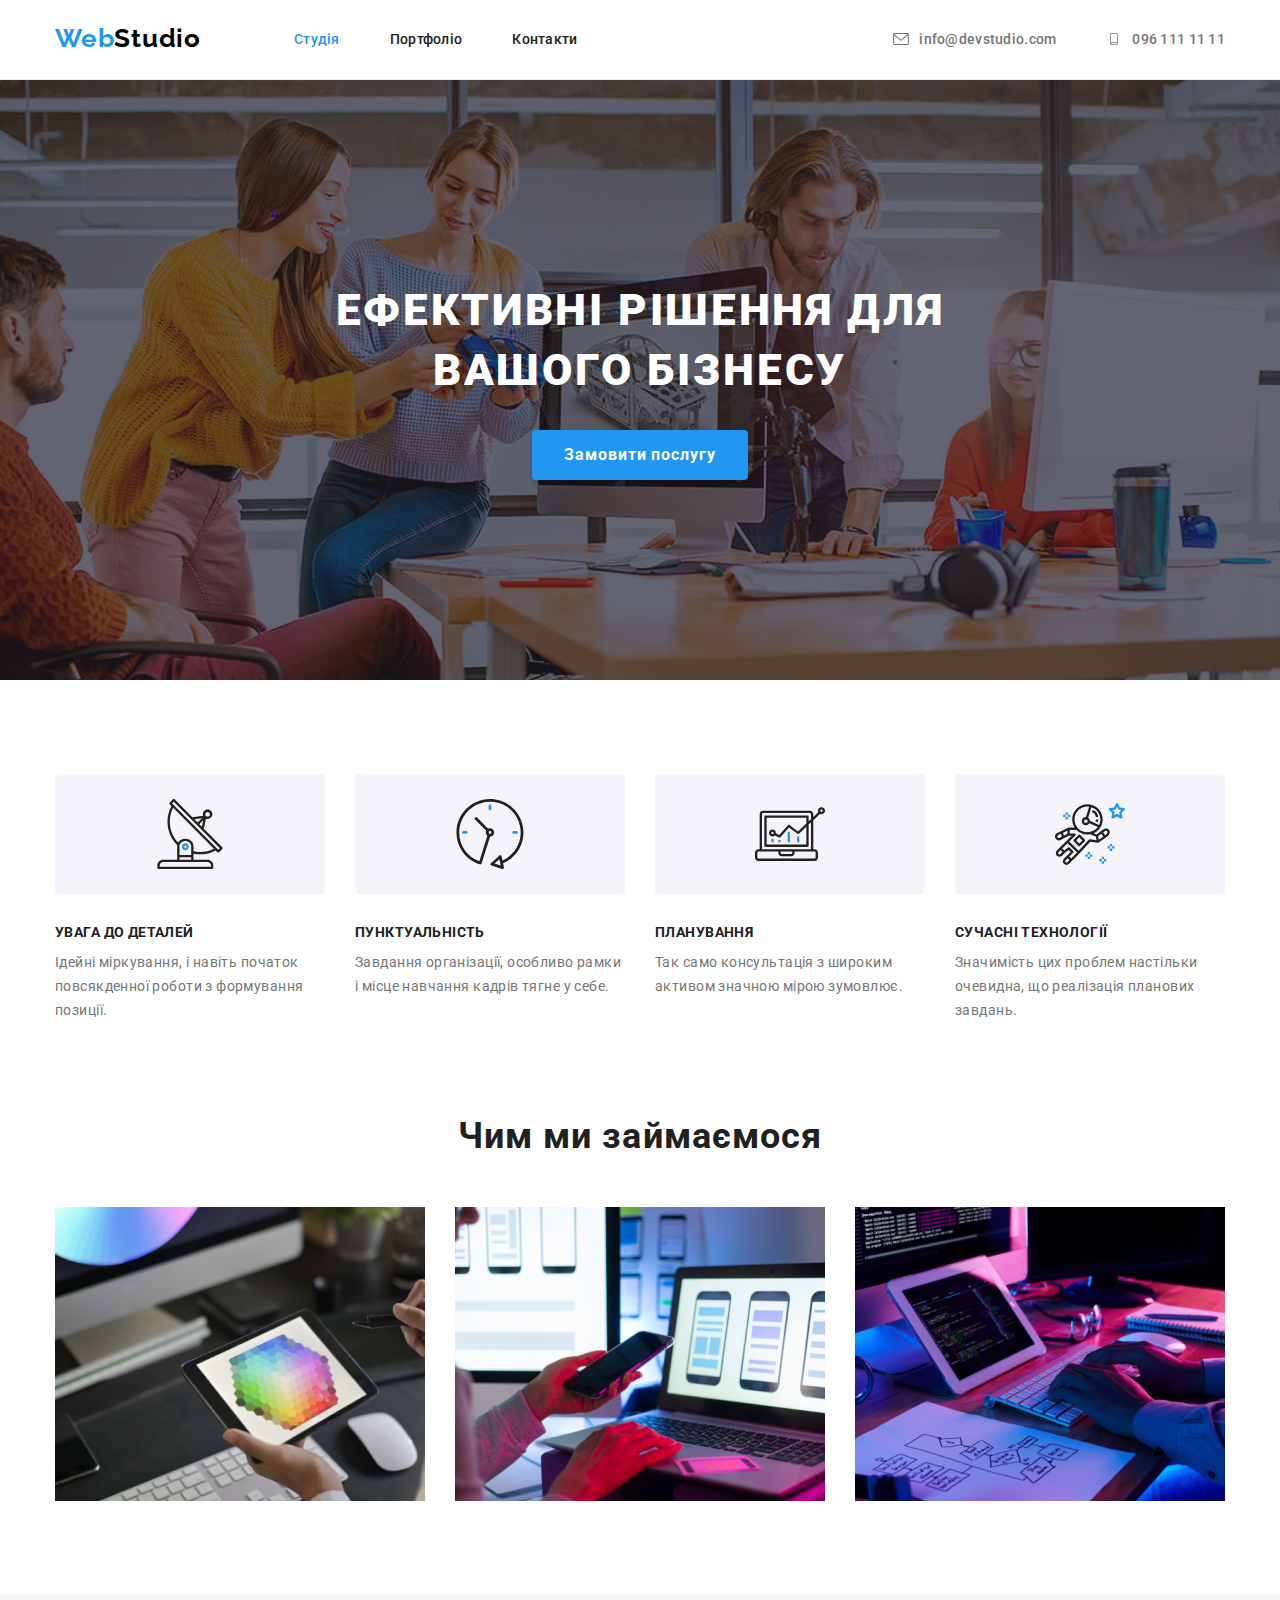
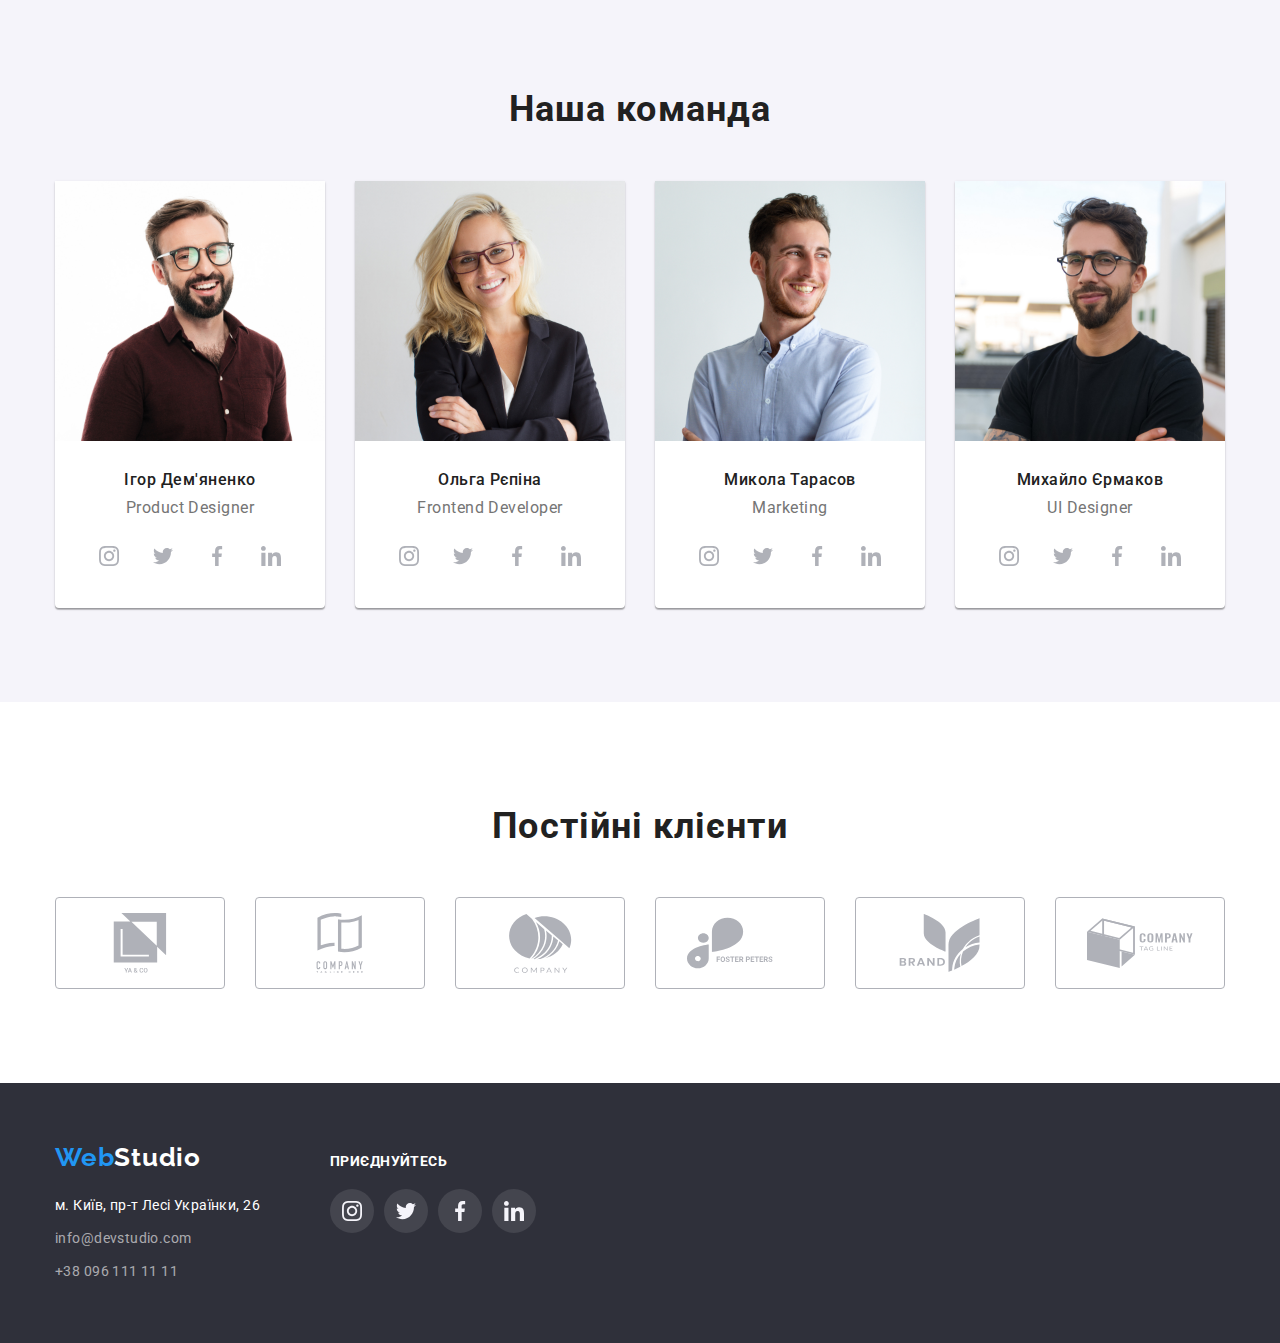
==== index.html @ 6995e478 "Initial commit" ====
<!DOCTYPE html>
<html lang="uk">
  <head>
    <meta charset="UTF-8" />
    <meta name="viewport" content="width=device-width, initial-scale=1.0" />
    <title>Студія</title>
    <!--font style-->
    <link rel="preconnect" href="https://fonts.googleapis.com" />
    <link rel="preconnect" href="https://fonts.gstatic.com" crossorigin />
    <link
      href="https://fonts.googleapis.com/css2?family=Raleway:wght@700&family=Roboto:wght@400;500;700;900&display=swap"
      rel="stylesheet"
    />
    <link
      rel="stylesheet"
      href="https://cdnjs.cloudflare.com/ajax/libs/modern-normalize/2.0.0/modern-normalize.min.css"
    />
    <link rel="stylesheet" href="./css/style.css" />
  </head>
  <body>
    <header>
      <div class="container header-main">
        <a class="header-logo-studio" href="./"><span class="logo-web">Web</span>Studio</a>
        <nav class="navigation">
          <ul class="nav-list">
            <li class="nav-item">
              <a class="link navigation-link-accent" href="./index.html">Студія</a>
            </li>
            <li class="nav-item">
              <a class="link navigation-link" href="./portfolio.html">Портфоліо</a>
            </li>
            <li class="nav-item">
              <a class="link navigation-link" href="#">Контакти</a>
            </li>
          </ul>
        </nav>
        <ul class="header-group">
          <li class="header-list">
            <a
              class="header-mail"
              href="mailto:info@devstudio.com"
              target="_blank"
              rel="noopener no-referrer"
              aria-label="icon-email"
            >
              <svg class="icon-email" width="16" height="12">
                <use href="./image/icons-sprite.svg#icon-email"></use>
              </svg>
              info@devstudio.com</a
            >
          </li>
          <li class="header-list">
            <a
              class="header-phone"
              href="tel:380961111111"
              target="_blank"
              rel="noopener no-referrer"
              aria-label="icon-smartphone"
            >
              <svg class="icon-smartphone" width="16" height="12">
                <use href="./image/icons-sprite.svg#icon-smartphone"></use>
              </svg>
              096 111 11 11
            </a>
          </li>
        </ul>
      </div>
    </header>
    <main>
      <section class="hero">
        <div class="container hero-container">
          <h1 class="hero-title">
            Ефективні рішення для<br />
            вашого бізнесу
          </h1>
          <button class="btn-hero" type="button">Замовити послугу</button>
        </div>
      </section>
      <section class="particularity">
        <div class="container">
          <ul class="particularity-list">
            <li class="particularity-item">
              <div class="paticularity-icon" width="270" height="120">
                <svg class="icon" width="70" height="70">
                  <use href="./image/icons-sprite.svg#icon-antenna-1"></use>
                </svg>
              </div>
              <h3 class="section-title-particularity">УВАГА ДО ДЕТАЛЕЙ</h3>
              <p class="sub-title-info">
                Ідейні міркування, і навіть початок повсякденної роботи з формування позиції.
              </p>
            </li>
            <li class="particularity-item">
              <div class="paticularity-icon" width="270" height="120">
                <svg class="icon" width="70" height="70">
                  <use href="./image/icons-sprite.svg#icon-clock-1"></use>
                </svg>
              </div>
              <h3 class="section-title-particularity">ПУНКТУАЛЬНІСТЬ</h3>
              <p class="sub-title-info">
                Завдання організації, особливо рамки і місце навчання кадрів тягне у себе.
              </p>
            </li>
            <li class="particularity-item">
              <div class="paticularity-icon" width="270" height="120">
                <svg class="icon" width="70" height="70">
                  <use href="./image/icons-sprite.svg#icon-diagram-1"></use>
                </svg>
              </div>
              <h3 class="section-title-particularity">ПЛАНУВАННЯ</h3>
              <p class="sub-title-info">
                Так само консультація з широким активом значною мірою зумовлює.
              </p>
            </li>
            <li class="particularity-item">
              <div class="paticularity-icon" width="270" height="120">
                <svg class="icon" width="70" height="70">
                  <use href="./image/icons-sprite.svg#icon-astronaut-1"></use>
                </svg>
              </div>
              <h3 class="section-title-particularity">СУЧАСНІ ТЕХНОЛОГІЇ</h3>
              <p class="sub-title-info">
                Значимість цих проблем настільки очевидна, що реалізація планових завдань.
              </p>
            </li>
          </ul>
        </div>
      </section>
      <section class="work">
        <div class="container">
          <h2 class="section-title">Чим ми займаємося</h2>
          <ul class="work-list">
            <li class="work-item">
              <img
                class="work-img"
                src="./image/working/box-1.jpg"
                width="370"
                height="294"
                alt="frontend-developed"
              />
            </li>
            <li class="work-item">
              <img
                class="work-img"
                src="./image/working/box-2.jpg"
                width="370"
                height="294"
                alt="expansion-of-joints"
              />
            </li>
            <li class="work-item">
              <img
                class="work-img"
                src="./image/working/box3.jpg"
                width="370"
                height="294"
                alt="rose-design"
              />
            </li>
          </ul>
        </div>
      </section>
      <section class="team section">
        <div class="container">
          <h2 class="section-title-team">Наша команда</h2>
          <ul class="member-list">
            <li class="member-item">
              <img
                src="./image/our-team/demyanenko-product-designer.jpg"
                width="270"
                height="260"
                alt="Ігор Дем'яненко"
                class="member-img"
              />
              <div class="member-group">
                <h3 class="member-title">Ігор Дем'яненко</h3>
                <p class="member-position" lang="en">Product Designer</p>
                <ul class="member-links-list">
                  <li class="member-social-link">
                    <a
                      class="social-link"
                      href
                      target="_blank"
                      rel="noopener no-referrer"
                      aria-label="instagram"
                      ><svg class="social-link-icon" width="20" height="20">
                        <use href="./image/icons-sprite.svg#icon-instagram-2"></use>
                      </svg>
                    </a>
                  </li>
                  <li class="member-social-link">
                    <a
                      class="social-link"
                      href
                      target="_blank"
                      rel="noopener no-referrer"
                      aria-label="twitter"
                      ><svg class="social-link-icon" width="20" height="20">
                        <use href="./image/icons-sprite.svg#icon-twitter-1"></use>
                      </svg>
                    </a>
                  </li>
                  <li class="member-social-link">
                    <a
                      class="social-link"
                      href
                      target="_blank"
                      rel="noopener no-referrer"
                      aria-label="facebook"
                      ><svg class="social-link-icon" width="20" height="20">
                        <use href="./image/icons-sprite.svg#icon-facebook-1"></use>
                      </svg>
                    </a>
                  </li>
                  <li class="member-social-link">
                    <a
                      class="social-link"
                      href
                      target="_blank"
                      rel="noopener no-referrer"
                      aria-label="linkedin"
                      ><svg class="social-link-icon" width="20" height="20">
                        <use href="./image/icons-sprite.svg#icon-linkedin-1"></use>
                      </svg>
                    </a>
                  </li>
                </ul>
              </div>
            </li>
            <li class="member-item">
              <img
                src="./image/our-team/repina-frontend.jpg"
                width="270"
                height="260"
                alt="Ольга Рєпіна"
                class="member-img"
              />
              <div class="member-group">
                <h3 class="member-title">Ольга Рєпіна</h3>
                <p class="member-position" lang="en">Frontend Developer</p>
                <ul class="member-links-list">
                  <li class="member-social-link">
                    <a
                      class="social-link"
                      href
                      target="_blank"
                      rel="noopener no-referrer"
                      aria-label="instagram"
                      ><svg class="social-link-icon" width="20" height="20">
                        <use href="./image/icons-sprite.svg#icon-instagram-2"></use>
                      </svg>
                    </a>
                  </li>
                  <li class="member-social-link">
                    <a
                      class="social-link"
                      href
                      target="_blank"
                      rel="noopener no-referrer"
                      aria-label="twitter"
                      ><svg class="social-link-icon" width="20" height="20">
                        <use href="./image/icons-sprite.svg#icon-twitter-1"></use>
                      </svg>
                    </a>
                  </li>
                  <li class="member-social-link">
                    <a
                      class="social-link"
                      href
                      target="_blank"
                      rel="noopener no-referrer"
                      aria-label="facebook"
                      ><svg class="social-link-icon" width="20" height="20">
                        <use href="./image/icons-sprite.svg#icon-facebook-1"></use>
                      </svg>
                    </a>
                  </li>
                  <li class="member-social-link">
                    <a
                      class="social-link"
                      href
                      target="_blank"
                      rel="noopener no-referrer"
                      aria-label="linkedin"
                      ><svg class="social-link-icon" width="20" height="20">
                        <use href="./image/icons-sprite.svg#icon-linkedin-1"></use>
                      </svg>
                    </a>
                  </li>
                </ul>
              </div>
            </li>
            <li class="member-item">
              <img
                src="./image/our-team/tarasov-marketing.jpg"
                width="270"
                height="260"
                alt="Микола Тарасов"
                class="member-img"
              />
              <div class="member-group">
                <h3 class="member-title">Микола Тарасов</h3>
                <p class="member-position" lang="en">Marketing</p>
                <ul class="member-links-list">
                  <li class="member-social-link">
                    <a
                      class="social-link"
                      href
                      target="_blank"
                      rel="noopener no-referrer"
                      aria-label="instagram"
                      ><svg class="social-link-icon" width="20" height="20">
                        <use href="./image/icons-sprite.svg#icon-instagram-2"></use>
                      </svg>
                    </a>
                  </li>
                  <li class="member-social-link">
                    <a
                      class="social-link"
                      href
                      target="_blank"
                      rel="noopener no-referrer"
                      aria-label="twitter"
                      ><svg class="social-link-icon" width="20" height="20">
                        <use href="./image/icons-sprite.svg#icon-twitter-1"></use>
                      </svg>
                    </a>
                  </li>
                  <li class="member-social-link">
                    <a
                      class="social-link"
                      href
                      target="_blank"
                      rel="noopener no-referrer"
                      aria-label="facebook"
                      ><svg class="social-link-icon" width="20" height="20">
                        <use href="./image/icons-sprite.svg#icon-facebook-1"></use>
                      </svg>
                    </a>
                  </li>
                  <li class="member-social-link">
                    <a
                      class="social-link"
                      href
                      target="_blank"
                      rel="noopener no-referrer"
                      aria-label="linkedin"
                      ><svg class="social-link-icon" width="20" height="20">
                        <use href="./image/icons-sprite.svg#icon-linkedin-1"></use>
                      </svg>
                    </a>
                  </li>
                </ul>
              </div>
            </li>
            <li class="member-item">
              <img
                src="./image/our-team/yermakov-ui-designer.jpg"
                width="270"
                height="260"
                alt="Михайло Єрмаков"
                class="member-img"
              />
              <div class="member-group">
                <h3 class="member-title">Михайло Єрмаков</h3>
                <p class="member-position" lang="en">UI Designer</p>
                <ul class="member-links-list">
                  <li class="member-social-link">
                    <a
                      class="social-link"
                      href
                      target="_blank"
                      rel="noopener no-referrer"
                      aria-label="instagram"
                      ><svg class="social-link-icon" width="20" height="20">
                        <use href="./image/icons-sprite.svg#icon-instagram-2"></use>
                      </svg>
                    </a>
                  </li>
                  <li class="member-social-link">
                    <a
                      class="social-link"
                      href
                      target="_blank"
                      rel="noopener no-referrer"
                      aria-label="twitter"
                      ><svg class="social-link-icon" width="20" height="20">
                        <use href="./image/icons-sprite.svg#icon-twitter-1"></use>
                      </svg>
                    </a>
                  </li>
                  <li class="member-social-link">
                    <a
                      class="social-link"
                      href
                      target="_blank"
                      rel="noopener no-referrer"
                      aria-label="facebook"
                      ><svg class="social-link-icon" width="20" height="20">
                        <use href="./image/icons-sprite.svg#icon-facebook-1"></use>
                      </svg>
                    </a>
                  </li>
                  <li class="member-social-link">
                    <a
                      class="social-link"
                      href
                      target="_blank"
                      rel="noopener no-referrer"
                      aria-label="linkedin"
                      ><svg class="social-link-icon" width="20" height="20">
                        <use href="./image/icons-sprite.svg#icon-linkedin-1"></use>
                      </svg>
                    </a>
                  </li>
                </ul>
              </div>
            </li>
          </ul>
        </div>
      </section>
      <section class="section-clients">
        <div class="container container-client">
          <h2 class="clients-tytle">Постійні клієнти</h2>
          <ul class="clients-list">
            <li class="client-item">
              <a class="client-link" href target="_blank" rel="noopener no-referrer">
                <svg class="client-icon" width="170" height="92">
                  <use class="client-icon-item" href="./image/icons-sprite.svg#icon-client1"></use>
                </svg>
              </a>
            </li>
            <li class="client-item">
              <a class="client-link" href target="_blank" rel="noopener no-referrer">
                <svg class="client-icon" width="170" height="92">
                  <use class="client-icon-item" href="./image/icons-sprite.svg#icon-client2"></use>
                </svg>
              </a>
            </li>
            <li class="client-item">
              <a class="client-link" href target="_blank" rel="noopener no-referrer">
                <svg class="client-icon" width="170" height="92">
                  <use class="client-icon-item" href="./image/icons-sprite.svg#icon-client3"></use>
                </svg>
              </a>
            </li>
            <li class="client-item">
              <a class="client-link" href target="_blank" rel="noopener no-referrer">
                <svg class="client-icon" width="170" height="92">
                  <use class="client-icon-item" href="./image/icons-sprite.svg#icon-client4"></use>
                </svg>
              </a>
            </li>
            <li class="client-item">
              <a class="client-link" href target="_blank" rel="noopener no-referrer">
                <svg class="client-icon" width="170" height="92">
                  <use class="client-icon-item" href="./image/icons-sprite.svg#icon-client5"></use>
                </svg>
              </a>
            </li>
            <li class="client-item">
              <a class="client-link" href target="_blank" rel="noopener no-referrer">
                <svg class="client-icon" width="170" height="92">
                  <use class="client-icon-item" href="./image/icons-sprite.svg#icon-client6"></use>
                </svg>
              </a>
            </li>
          </ul>
        </div>
      </section>
    </main>
    <footer>
      <div class="footer-container container">
        <div class="footer-cotainer-block">
          <a class="footer-logo-studio" href="./"><span class="logo-web">Web</span>Studio</a>
          <address class="address">
            <p class="address-city">м. Київ, пр-т Лесі Українки, 26</p>
            <ul class="address-list">
              <li class="address-link">
                <a href="mailto:info@devstudio.com">info@devstudio.com</a>
              </li>
              <li class="address-link">
                <a href="tel:380961111111">+38 096 111 11 11</a>
              </li>
            </ul>
          </address>
        </div>
        <div class="social">
          <p class="join">приєднуйтесь</p>
          <ul class="footer-list">
            <li class="item-icon">
              <a class="item-icon-link" href target="_blank" rel="noopener no-referrer">
                <svg class="footer-icom" width="20" height="20">
                  <use href="./image/icons-sprite.svg#icon-instagram-2"></use>
                </svg>
              </a>
            </li>
            <li class="item-icon">
              <a class="item-icon-link" href target="_blank" rel="noopener no-referrer">
                <svg class="footer-icom" width="20" height="20">
                  <use href="./image/icons-sprite.svg#icon-twitter-1"></use>
                </svg>
              </a>
            </li>
            <li class="item-icon">
              <a class="item-icon-link" href target="_blank" rel="noopener no-referrer">
                <svg class="footer-icom" width="20" height="20">
                  <use href="./image/icons-sprite.svg#icon-facebook-1"></use>
                </svg>
              </a>
            </li>
            <li class="item-icon">
              <a class="item-icon-link" href target="_blank" rel="noopener no-referrer">
                <svg class="footer-icom" width="20" height="20">
                  <use href="./image/icons-sprite.svg#icon-linkedin-1"></use>
                </svg>
              </a>
            </li>
          </ul>
        </div>
      </div>
    </footer>
  </body>
</html>
---- css/style.css ----
:root {
  /* стилі тексту */
  --font-family: 'Roboto', sans-serif;
  --secondary-family: 'Raleway', sans-serif;
  /* кольори тексту */
  --accent-text-cl: #2196f3;
  --main-text-cl: #212121;
  --secondary-text-cl: #fff;
  --under-text-cl: #757575;
  /* кольор фону background-color */
  --accent-bg: #2f303a;
  --main-bg: #fff;
  --second-bg: #f5f4fa;
}
li {
  list-style-type: none;
}
* {
  margin-top: 0;
  margin-bottom: 0;
  margin-left: 0;
  margin-right: 0;
  padding: 0;
}

body {
  font-family: var(--font-family);
  font-weight: 500;
  font-size: 14px;
  letter-spacing: 0.02em;
  color: var(--main-text-cl);
}
section {
  padding-bottom: 94px;
}
.container {
  /* border: 1px solid rgb(0, 68, 255);*/
  width: 1200px;
  padding-left: 15px;
  padding-right: 15px;
  margin: auto;
}
a {
  outline: none;
  text-decoration: none;
  color: currentColor;
}
img {
  display: block;
}

/*кнопки*/

.btn-hero {
  margin: 0 auto;
  display: block;
  width: 216px;
  height: 50px;

  font-weight: 700;
  font-size: 16px;
  line-height: 1.875;
  letter-spacing: 0.06em;

  text-align: center;
  font-family: inherit;
  cursor: pointer;

  color: var(--secondary-text-cl);
  background-color: #2196f3;
  box-shadow: 0 4px 4px 0 rgba(0, 0, 0, 0.15);
  border: transparent;
  border-radius: 4px;
}
.btn-hero:hover {
  box-shadow: 0 4px 4px 0 rgba(0, 0, 0, 0.15);
  color: #fff;
  background-color: #3d9eec;
}
.btn-portfolio {
  font-weight: 500;
  font-size: 16px;
  line-height: 1.875;
  letter-spacing: 0.06em;

  text-align: center;
  font-family: inherit;
  cursor: pointer;

  color: var(--main-text-cl);
  background-color: #f5f4fa;
  border: transparent;

  border-radius: 4px;
  padding-top: 6px;
  padding-bottom: 6px;
  padding-right: 22px;
  padding-left: 22px;
}
.btn-portfolio-accent {
  font-weight: 500;
  font-size: 16px;
  line-height: 1.875;
  letter-spacing: 0.06em;

  text-align: center;
  font-family: inherit;
  cursor: pointer;

  border-radius: 4px;
  padding-top: 6px;
  padding-bottom: 6px;
  padding-right: 22px;
  padding-left: 22px;

  color: #fff;
  background-color: #3d9eec;
  border: transparent;
  box-shadow: 0 2px 2px 0 rgba(0, 0, 0, 0.12), 0 1px 2px 0 rgba(0, 0, 0, 0.08),
    0 3px 1px 0 rgba(0, 0, 0, 0.1);
}
.btn-portfolio:hover,
.btn-portfolio:focus {
  color: var(--secondary-text-cl);
  background-color: #2196f3;
  box-shadow: 0 2px 2px 0 rgba(0, 0, 0, 0.12), 0 1px 2px 0 rgba(0, 0, 0, 0.08),
    0 3px 1px 0 rgba(0, 0, 0, 0.1);
}

/*Шапка сайту*/

header {
  border-bottom: 1px solid #ececec;
}
.header-main {
  display: flex;
  justify-content: center;
  align-items: center;
}
.navigation {
  margin-left: 93px;
}
.nav-list {
  display: flex;
}
.nav-item:nth-child(n + 2) {
  margin-left: 50px;
}
/*.nav-item:last-child {
  margin-left: 50px;
}*/
.header-group {
  display: flex;
  margin-left: auto;
}
.header-list:last-child {
  margin-left: 50px;
}

.logo-web {
  font-family: var(--secondary-family);
  font-weight: 700;
  font-size: 26px;
  letter-spacing: 0.03em;
  text-decoration: none;
  color: var(--accent-text-cl);
}

.header-logo-studio {
  padding-top: 24px;
  padding-bottom: 25px;
  font-family: var(--secondary-family);
  font-weight: 700;
  font-size: 26px;
  letter-spacing: 0.03em;
  text-decoration: none;
  color: #000;
}
.footer-logo-studio {
  font-family: var(--secondary-family);
  font-weight: 700;
  font-size: 26px;
  letter-spacing: 0.03em;
  text-decoration: none;
  color: #fff;
}
.navigation-link,
.header-mail,
.header-phone {
  font-family: var(--font-family);
  font-weight: 500;
  font-size: 14px;
  letter-spacing: 0.02em;
  color: var(--main-text-cl);
}
.navigation-link {
  padding-top: 2px;
  padding-bottom: 2px;
}
.header-phone {
  display: flex;
  align-items: center;
  color: var(--under-text-cl);
}
.icon-smartphone,
.icon-email {
  margin-right: 10px;
  fill: currentColor;
}

.header-mail {
  display: flex;
  align-items: center;
  color: var(--under-text-cl);
}

.navigation-link-accent {
  color: var(--accent-text-cl);
}
.navigation-link:hover,
.navigation-link:focus {
  color: var(--accent-text-cl);
}
.header-mail:hover,
.header-mail:focus {
  color: var(--accent-text-cl);
}
.header-phone:hover,
.header-phone:focus {
  color: var(--accent-text-cl);
}
/*Hero*/

.hero {
  max-width: 1600px;
  background-image: url(../image/background-img/hero\ Overlay.png),
    url(../image/background-img/background\ image.jpg);
  background-size: cover;
  background-position: center;
  background-color: var(--accent-bg);
  padding-top: 200px;
  padding-bottom: 200px;
  margin: 0 auto;
}

.hero-title {
  width: 650px;
  margin-left: auto;
  margin-right: auto;

  font-family: var(--font-family);
  font-weight: 900;
  font-size: 44px;
  line-height: 1.36364;
  letter-spacing: 0.06em;

  text-transform: uppercase;
  text-align: center;
  color: var(--secondary-text-cl);
  margin-bottom: 30px;
}
/*particularity*/

.particularity {
  padding-top: 94px;
}

.particularity-list {
  display: flex;
}
.paticularity-icon {
  display: flex;
  align-items: center;
  justify-content: center;
  border-radius: 4px;
  width: 270px;
  height: 120px;
  background-color: var(--second-bg);
  margin-bottom: 30px;
}
.particularity-item {
  width: 270px;
}
.particularity-item:not(:last-child) {
  margin-right: 30px;
}
.section-title-particularity {
  font-family: var(--font-family);
  font-weight: 700;
  font-size: 14px;
  letter-spacing: 0.03em;
  text-transform: uppercase;
  color: var(--main-text-cl);
  margin-bottom: 10px;
}
.sub-title-info {
  font-family: var(--font-family);
  font-weight: 400;
  font-size: 14px;
  line-height: 1.71429;
  letter-spacing: 0.03em;
  color: var(--under-text-cl);
}

/*Work*/
.section-title {
  font-family: var(--font-family);
  font-weight: 700;
  font-size: 36px;
  letter-spacing: 0.03em;
  text-align: center;
  color: var(--main-text-cl);
  margin-bottom: 50px;
}
.work-list {
  display: flex;
  justify-content: center;
}
.work-item:first-child {
  margin-left: 0px;
}
.work-item {
  margin-left: 30px;
}
/*Team*/
.section-title-team {
  font-family: var(--font-family);
  font-weight: 700;
  font-size: 36px;
  letter-spacing: 0.03em;
  text-align: center;
  color: var(--main-text-cl);
  margin-bottom: 50px;
}
.member-list {
  display: flex;
  justify-content: center;
}
.section,
.team {
  background-color: var(--second-bg);
}
.team {
  padding-top: 94px;
}
.member-item:first-child {
  margin-left: 0px;
}
.member-item {
  box-shadow: 0 2px 1px 0 rgba(0, 0, 0, 0.2), 0 1px 1px 0 rgba(0, 0, 0, 0.14),
    0 1px 3px 0 rgba(0, 0, 0, 0.12);
  background-color: var(--main-bg);
  border-radius: 0 0 4px 4px;
  width: 270px;
  margin-left: 30px;
}
.member-title {
  font-weight: 500;
  font-size: 16px;
  letter-spacing: 0.03em;
  text-align: center;
  color: #212121;
  margin-bottom: 10px;
}
.member-position {
  font-weight: 400;
  font-size: 16px;
  letter-spacing: 0.03em;
  text-align: center;
  color: #757575;
  margin-bottom: 16px;
}
.member-group {
  padding-top: 30px;
  padding-bottom: 30px;
}
.member-links-list {
  display: flex;
  justify-content: center;
  margin-right: auto;
  margin-left: auto;
}

.member-social-link {
  text-align: center;
  margin-right: 10px;
}
.member-social-link:last-child {
  margin-right: 0px;
}
.social-link {
  display: flex;
  align-items: center;
  justify-content: center;
  width: 44px;
  height: 44px;
  border-radius: 50%;
}
.social-link:focus,
.social-link:hover {
  background-color: var(--accent-text-cl);
}
.social-link-icon {
  fill: #afb1b8;
}
.social-link:focus .social-link-icon,
.social-link:hover .social-link-icon {
  fill: #fff;
}
/*Client Section*/
.section-clients {
  padding-top: 104px;
}
.clients-tytle {
  font-family: var(--font-family);
  font-weight: 700;
  font-size: 36px;
  letter-spacing: 0.03em;
  text-align: center;
  color: var(--main-text-cl);
}
.clients-list {
  display: flex;
  margin-right: auto;
  margin-left: auto;
  margin-top: 50px;
}
.client-item {
  width: 170px;
  height: 92px;
  margin-right: 30px;
}
.client-link:hover {
  border-color: var(--accent-text-cl);
}

.client-link:hover .client-icon {
  fill: var(--accent-text-cl);
}
.client-link:focus {
  border-color: var(--accent-text-cl);
}

.client-link:focus .client-icon {
  fill: var(--accent-text-cl);
}
.client-item:last-child {
  margin-right: 0px;
}
.client-link {
  display: flex;
  align-items: center;
  justify-content: center;
  width: 100%;
  height: 100%;
  border: 1px solid #afb1b8;
  border-radius: 4px;
}
.client-icon {
  width: 106px;
  height: 60px;
  fill: #afb1b8;
}
/*Footer*/
.footer-container,
.footer-list {
  display: flex;
  align-items: baseline;
}
.social {
  margin-left: 70px;
}
.join {
  font-family: var(--font-family);
  font-weight: 700;
  font-size: 14px;
  letter-spacing: 0.03em;
  text-transform: uppercase;
  color: var(--secondary-text-cl);
  margin-bottom: 20px;
}
.item-icon {
  margin-right: 10px;
}
.item-icon:last-child {
  margin-right: 0px;
}
.item-icon-link {
  display: flex;
  align-items: center;
  justify-content: center;
  width: 44px;
  height: 44px;
  border-radius: 50%;
  background-color: rgba(255, 255, 255, 0.1);
  fill: var(--second-bg);
}
.item-icon-link:hover,
.item-icon-link:focus {
  background-color: var(--accent-text-cl);
}
footer {
  background-color: var(--accent-bg);
  padding-top: 60px;
  padding-bottom: 60px;
}
.address-city,
.address-list {
  font-family: var(--font-family);
  font-style: normal;
  font-weight: 400;
  font-size: 14px;
  line-height: 1.71429;
  letter-spacing: 0.03em;
  color: var(--secondary-text-cl);
}
.address {
  margin-top: 20px;
}
.address-link:nth-child(2) {
  margin-top: 9px;
}
.address-list {
  color: rgba(255, 255, 255, 0.6);
  margin-top: 9px;
}
/*Portfolio*/
.portfolio-section {
  padding-top: 94px;
  padding-bottom: 94px;
}
.container-portfolio {
  /*border: 1px solid rgb(38, 0, 255);*/
  width: 1200px;
  margin: auto;
}
.filters {
  display: flex;
  justify-content: center;
  margin-bottom: 50px;
}
.filter:first-child {
  margin-left: 0px;
}
.filter {
  margin-left: 8px;
}
.project-list {
  display: flex;
  flex-wrap: wrap;
}
.project-item {
  width: 370px;
  margin-right: 30px;
  margin-bottom: 30px;
  background-color: var(--main-bg);
}
.project-item-link {
  display: block;
}
.project-item-link:hover,
.project-item-link:focus {
  box-shadow: 1px 4px 6px 0 rgba(0, 0, 0, 0.16), 0 4px 4px 0 rgba(0, 0, 0, 0.06),
    0 1px 1px 0 rgba(0, 0, 0, 0.12);
  background: #fff;
}
.project-item:nth-last-child(3n + 1) {
  margin-right: 0px;
}
.project-item:nth-last-child(-n + 3) {
  margin-bottom: 0px;
}
.project-tytle,
.project-product {
  font-family: var(--font-family);
}
.project-tytle {
  font-weight: 700;
  font-size: 18px;
  line-height: 2;
  letter-spacing: 0.06em;
  color: var(--main-text-cl);
}
.project-product {
  font-weight: 400;
  font-size: 16px;
  line-height: 1.875;
  letter-spacing: 0.03em;
  color: var(--under-text-cl);
  margin-top: 4px;
}
.project-info {
  padding-right: 24px;
  padding-left: 24px;
  padding-bottom: 20px;
  padding-top: 20px;

  border-right: 1px solid #ececec;
  border-bottom: 1px solid #ececec;
  border-left: 1px solid #ececec;
}
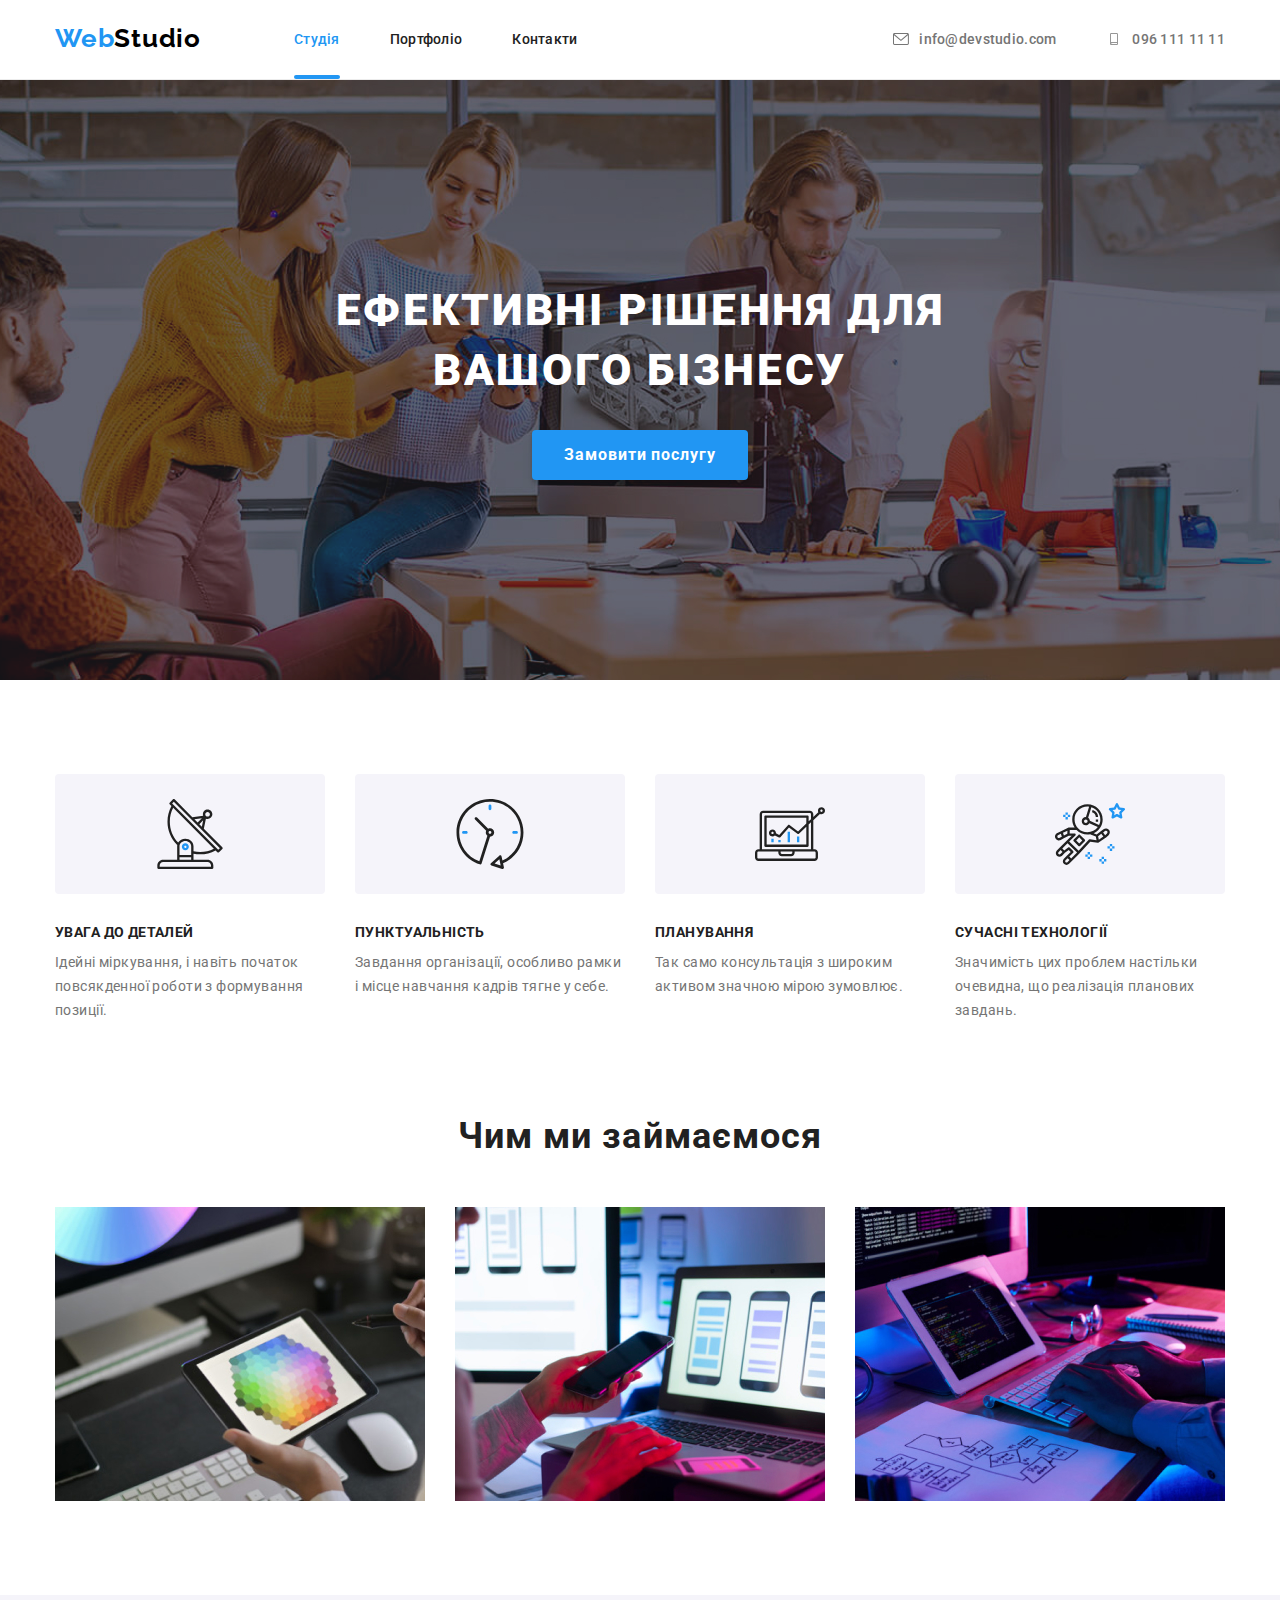
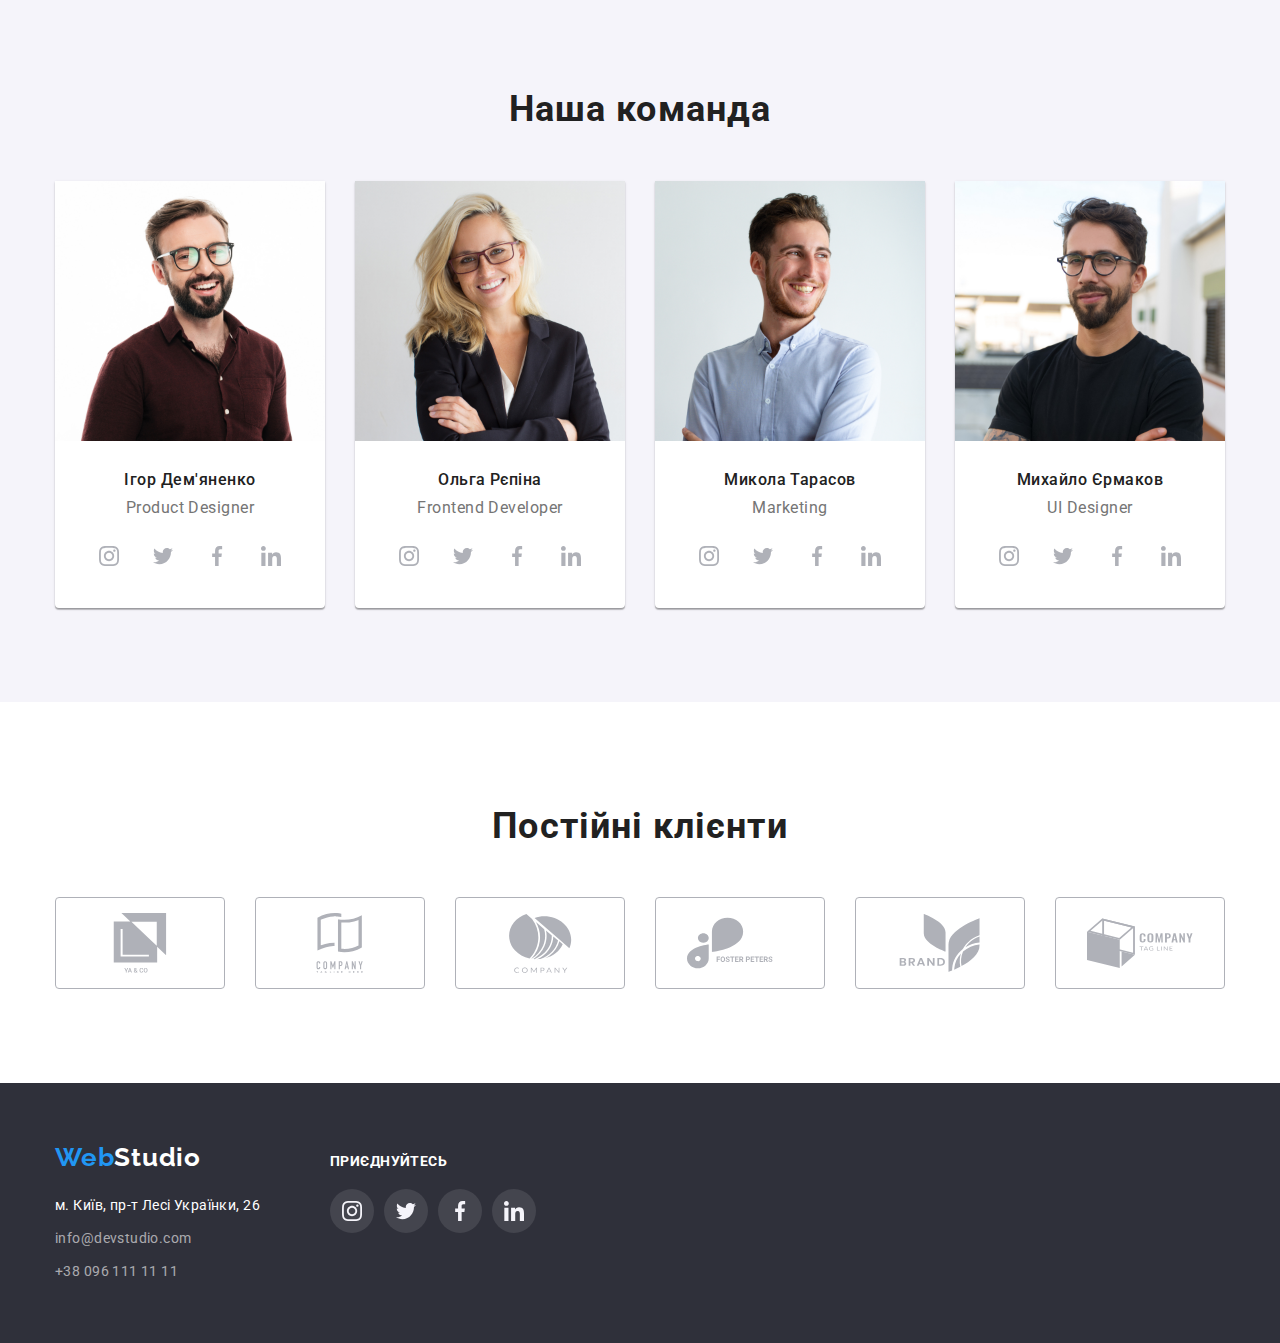
==== commit a05b363e: "animation 1" ====
--- a/index.html
+++ b/index.html
@@ -73,7 +73,7 @@
             Ефективні рішення для<br />
             вашого бізнесу
           </h1>
-          <button class="btn-hero" type="button">Замовити послугу</button>
+          <button data-modal-open class="btn-hero" type="button">Замовити послугу</button>
         </div>
       </section>
       <section class="particularity">
@@ -520,5 +520,6 @@
         </div>
       </div>
     </footer>
+    <script src="./js/modal.js"></script>
   </body>
 </html>
--- a/css/style.css
+++ b/css/style.css
@@ -71,6 +71,7 @@
   box-shadow: 0 4px 4px 0 rgba(0, 0, 0, 0.15);
   border: transparent;
   border-radius: 4px;
+  transition: background 250ms cubic-bezier(0.4, 0, 0.2, 1);
 }
 .btn-hero:hover {
   box-shadow: 0 4px 4px 0 rgba(0, 0, 0, 0.15);
@@ -96,6 +97,8 @@
   padding-bottom: 6px;
   padding-right: 22px;
   padding-left: 22px;
+
+  transition: background 250ms cubic-bezier(0.4, 0, 0.2, 1);
 }
 .btn-portfolio-accent {
   font-weight: 500;
@@ -118,6 +121,7 @@
   border: transparent;
   box-shadow: 0 2px 2px 0 rgba(0, 0, 0, 0.12), 0 1px 2px 0 rgba(0, 0, 0, 0.08),
     0 3px 1px 0 rgba(0, 0, 0, 0.1);
+  transition: background 250ms cubic-bezier(0.4, 0, 0.2, 1);
 }
 .btn-portfolio:hover,
 .btn-portfolio:focus {
@@ -142,6 +146,7 @@
 }
 .nav-list {
   display: flex;
+  align-items: center;
 }
 .nav-item:nth-child(n + 2) {
   margin-left: 50px;
@@ -192,10 +197,34 @@
   font-size: 14px;
   letter-spacing: 0.02em;
   color: var(--main-text-cl);
+  transition: color 250ms cubic-bezier(0.4, 0, 0.2, 1);
 }
 .navigation-link {
-  padding-top: 2px;
-  padding-bottom: 2px;
+  position: relative;
+  padding-top: 32px;
+  padding-bottom: 32px;
+  transition: color 250ms cubic-bezier(0.4, 0, 0.2, 1);
+}
+.navigation-link-accent {
+  position: relative;
+  padding-top: 32px;
+  padding-bottom: 32px;
+  transition: color 250ms cubic-bezier(0.4, 0, 0.2, 1);
+}
+.navigation-link-accent::after {
+  content: '';
+  display: block;
+  width: 100%;
+  border-radius: 2px;
+  height: 4px;
+  background-color: var(--accent-text-cl);
+
+  position: absolute;
+  bottom: 0;
+  left: 0;
+}
+.nav-item {
+  display: block;
 }
 .header-phone {
   display: flex;
@@ -216,6 +245,8 @@
 
 .navigation-link-accent {
   color: var(--accent-text-cl);
+  padding-top: 32px;
+  padding-bottom: 32px;
 }
 .navigation-link:hover,
 .navigation-link:focus {
@@ -395,6 +426,7 @@
   width: 44px;
   height: 44px;
   border-radius: 50%;
+  transition: background 250ms cubic-bezier(0.4, 0, 0.2, 1);
 }
 .social-link:focus,
 .social-link:hover {
@@ -402,6 +434,7 @@
 }
 .social-link-icon {
   fill: #afb1b8;
+  transition: fill 250ms cubic-bezier(0.4, 0, 0.2, 1);
 }
 .social-link:focus .social-link-icon,
 .social-link:hover .social-link-icon {
@@ -455,11 +488,13 @@
   height: 100%;
   border: 1px solid #afb1b8;
   border-radius: 4px;
+  transition: border 250ms cubic-bezier(0.4, 0, 0.2, 1);
 }
 .client-icon {
   width: 106px;
   height: 60px;
   fill: #afb1b8;
+  transition: fill 250ms cubic-bezier(0.4, 0, 0.2, 1);
 }
 /*Footer*/
 .footer-container,
@@ -481,6 +516,7 @@
 }
 .item-icon {
   margin-right: 10px;
+  transition: fill 250ms cubic-bezier(0.4, 0, 0.2, 1);
 }
 .item-icon:last-child {
   margin-right: 0px;
@@ -494,6 +530,8 @@
   border-radius: 50%;
   background-color: rgba(255, 255, 255, 0.1);
   fill: var(--second-bg);
+
+  transition: background 250ms cubic-bezier(0.4, 0, 0.2, 1);
 }
 .item-icon-link:hover,
 .item-icon-link:focus {
